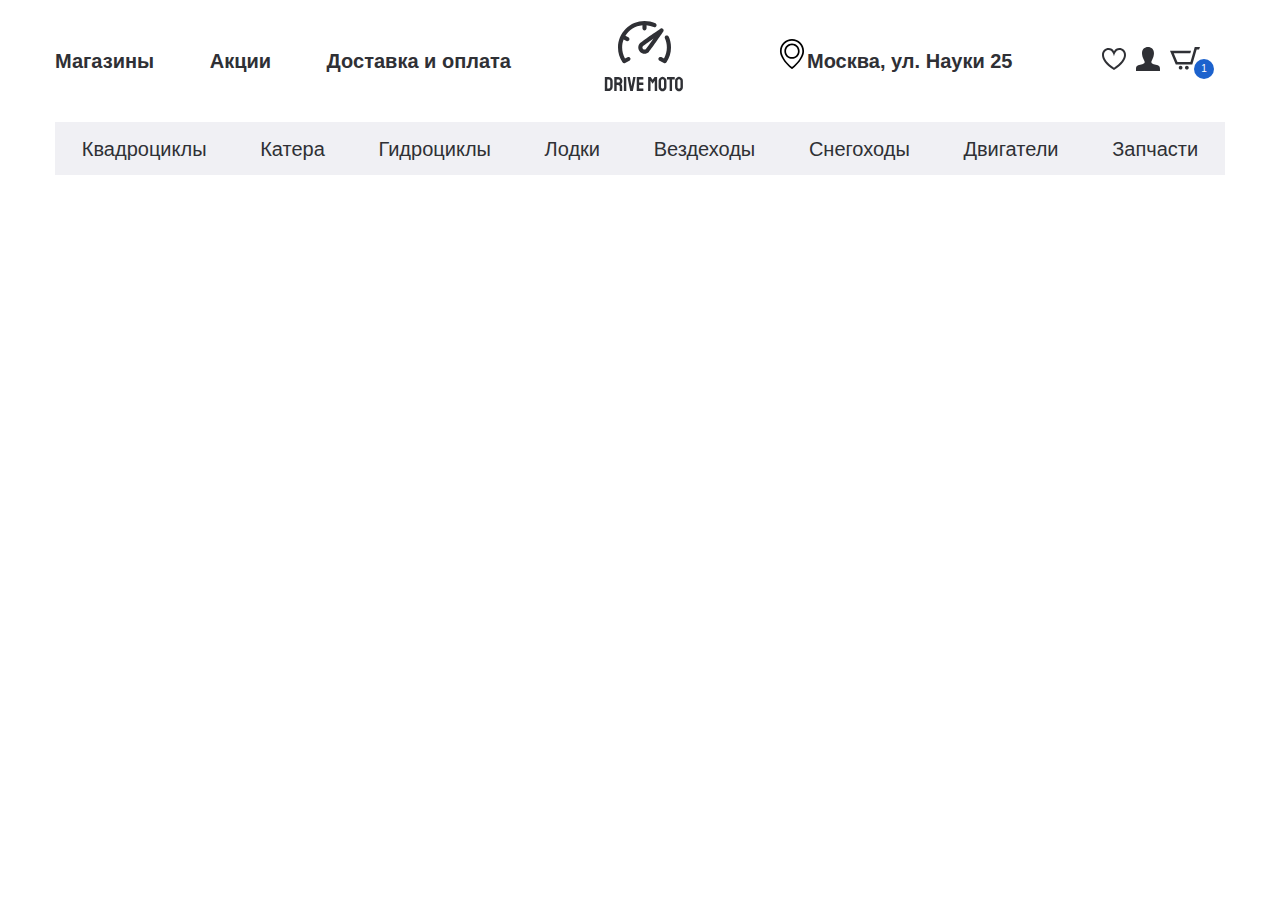
==== index.html @ 2cbfee11 "Add header" ====
<!DOCTYPE html>
<html lang="ru">
<head>
    <meta charset="UTF-8">
    <meta name="viewport" content="width=device-width, initial-scale=1.0">
    <meta http-equiv="X-UA-Compatible" content="ie=edge">
    <title>Document</title>
    <link rel="stylesheet" href="css/normalize.css">
    <link rel="stylesheet" href="css/slick.css">
    <link rel="stylesheet" href="css/fonts.css">
    <link rel="stylesheet" href="css/style.css">
</head>
<body>

<header class="header">
    <div class="header__top">
        <div class="container">
            <div class="header__top-inner">
                <nav class="menu">
                    <ul class="menu__list">
                        <li class="menu__item">
                            <a class="menu__link" href="#">
                                Магазины
                            </a>
                        </li>
                        <li class="menu__item">
                            <a class="menu__link" href="#">
                                Акции
                            </a>
                        </li>
                        <li class="menu__item">
                            <a class="menu__link" href="#">
                                Доставка и оплата
                            </a>
                        </li>
                    </ul>
                </nav>
                <a class="logo" href="">
                    <img class="logo__img" src="images/logo.svg" alt="">
                </a>
                <div class="header__box">
                    <p class="header__address">
                        Москва, ул. Науки 25
                    </p>
                    <ul class="user-list">
                        <li class="user-list__item">
                            <a class="user-list__link" href="#">
                                <img src="images/heart.svg" alt="">
                            </a>
                        </li>
                        <li class="user-list__item">
                            <a class="user-list__link" href="#">
                                <img src="images/user.svg" alt="">
                            </a>
                        </li>
                        <li class="user-list__item">
                            <a class="user-list__link basket" href="#">
                                <img src="images/basket.svg" alt="">
                                <p class="basket__num">1</p>
                            </a>
                        </li>
                    </ul>
                </div>
            </div>
        </div>
    </div>
    <div class="header__bottom">
        <div class="container">
            <ul class="menu-categories">
                <li class="menu-categories__item">
                    <a class="menu-categories__link" href="#">Квадроциклы</a>
                </li>
                <li class="menu-categories__item">
                    <a class="menu-categories__link" href="#">Катера</a>
                </li>
                <li class="menu-categories__item">
                    <a class="menu-categories__link" href="#">Гидроциклы</a>
                </li>
                <li class="menu-categories__item">
                    <a class="menu-categories__link" href="#">Лодки</a>
                </li>
                <li class="menu-categories__item">
                    <a class="menu-categories__link" href="#">Вездеходы</a>
                </li>
                <li class="menu-categories__item">
                    <a class="menu-categories__link" href="#">Снегоходы</a>
                </li>
                <li class="menu-categories__item">
                    <a class="menu-categories__link" href="#">Двигатели</a>
                </li>
                <li class="menu-categories__item">
                    <a class="menu-categories__link" href="#">Запчасти</a>
                </li>
            </ul>
        </div>
    </div>
</header>

<script src="https://ajax.googleapis.com/ajax/libs/jquery/3.4.1/jquery.min.js"></script>
<script src="js/slick.min.js"></script>
<script src="js/main.js"></script>
</body>
</html>
---- css/fonts.css ----
@font-face {
    font-family: 'SFProDisplay-Regular', sans-serif;
    src: url('../fonts/SFProDisplay-Regular.woff2') format('woff2'),
    url('../fonts/SFProDisplay-Regular.woff') format('woff');
    font-weight: 400;
    font-style: normal;
    font-display: swap;
}

@font-face {
    font-family: 'SFProDisplay-Medium', sans-serif;
    src: url('../fonts/SFProDisplay-Medium.woff2') format('woff2'),
    url('../fonts/SFProDisplay-Medium.woff') format('woff');
    font-weight: 500;
    font-style: normal;
    font-display: swap;
}

@font-face {
    font-family: 'SFProDisplay-Semibold', sans-serif;
    src: url('../fonts/SFProDisplay-Semibold.woff2') format('woff2'),
    url('../fonts/SFProDisplay-Semibold.woff') format('woff');
    font-weight: 600;
    font-style: normal;
    font-display: swap;
}

@font-face {
    font-family: 'SFProDisplay-Bold', sans-serif;
    src: url('../fonts/SFProDisplay-Bold.woff2') format('woff2'),
    url('../fonts/SFProDisplay-Bold.woff') format('woff');
    font-weight: 700;
    font-style: normal;
    font-display: swap;
}
---- css/style.css ----
html {
    box-sizing: border-box;
}

*, *::before, *::after {
    box-sizing:inherit;
}

a {
    text-decoration: none;
    color: inherit;
}

ul, li {
    margin: 0;
    padding: 0;
    list-style: none;
}

h1, h2, h3, h4, h5, h6 {
    margin: 0;
}

body {
    color: #2F3035;
    font-family: 'SFProDisplay-Regular', sans-serif;
    font-size: 20px;
    line-height: 24px;
    font-weight: 400;
}

.container {
    max-width: 1200px;
    padding: 0 15px;
    margin: 0 auto;
}

.header__top-inner {
    display: flex;
    justify-content: space-between;
    align-items: center;
    min-height: 122px;
    font-family: 'SFProDisplay-Bold', sans-serif;
    font-weight: 700;
}

.menu__item {
display: inline-block;
}

.menu__item + .menu__item {
    padding-left: 50px;
}

.header__box {
    display: flex;
}

.header__address {
    margin-right: 60px;
    width: 265px;
    padding-left: 30px;
    position: relative;
}

.header__address::before {
    content: '';
    position: absolute;
    background-image: url('../images/address-icon.svg');
    width: 30px;
    height: 30px;
    left: 0;
    top: -10px;
}

.user-list {
    display: flex;
    align-items: center;
    margin-right: 15px;
}

.user-list__item {
    padding-right: 10px;
}

.basket {
    position: relative;
}

.basket__num {
    position: absolute;
    font-family: 'SFProDisplay-Medium', sans-serif;
    color: #ffffff;
    font-weight: 500;
    font-size: 10px;
    line-height: 20px;
    width: 20px;
    height: 20px;
    background-color: #1C62CD;
    border-radius: 50%;
    text-align: center;
    bottom: -15px;
    right: -14px;
}

.header__bottom {
    margin-bottom: 78px;
}

.menu-categories {
    background-color: #F0F0F4;
    display: flex;
    justify-content: space-around;
    align-items: center;
    min-height: 53px;
}

.menu-categories__link {
    transition: all .3s;
    padding: 15px 0 14px;
    position: relative;
}

.menu-categories__link::before {
    content: '';
    position: absolute;
    width: 0;
    left: auto;
    bottom: -2px;
    right: 0;
    background-color: #1C62CD;
    height: 3px;
    transition: all .3s;
}

.menu-categories__link:hover {
    color: #000000;
}

.menu-categories__link:hover::before {
    width: 100%;
    left: 0;
    right: auto;
}
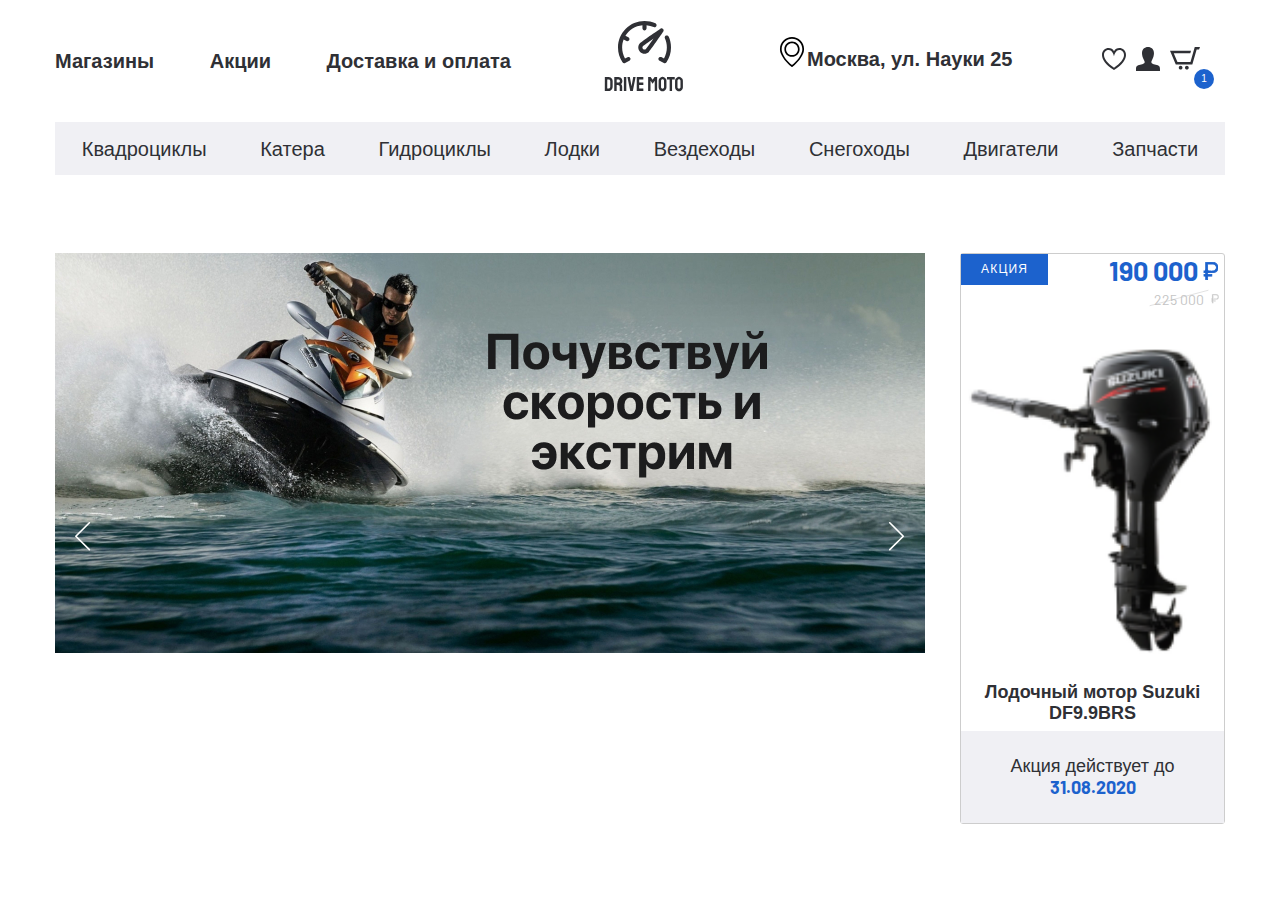
==== commit f6943af1: "Add banner section" ====
--- a/index.html
+++ b/index.html
@@ -8,6 +8,7 @@
     <link rel="stylesheet" href="css/normalize.css">
     <link rel="stylesheet" href="css/slick.css">
     <link rel="stylesheet" href="css/fonts.css">
+    <link href="https://fonts.googleapis.com/css2?family=Barlow:wght@400;700&display=swap" rel="stylesheet">
     <link rel="stylesheet" href="css/style.css">
 </head>
 <body>
@@ -96,6 +97,40 @@
     </div>
 </header>
 
+<section class="banner-section">
+    <div class="container">
+        <div class="banner-section__inner">
+            <div class="banner-section__slider">
+                <a class="banner-section__slider-item" href="#">
+                    <img class="banner-section__slider-img" src="images/banner-slider.jpg" alt="">
+                </a>
+                <a class="banner-section__slider-item" href="#">
+                    <img class="banner-section__slider-img" src="images/banner-slider.jpg" alt="">
+                </a>
+                <a class="banner-section__slider-item" href="#">
+                    <img class="banner-section__slider-img" src="images/banner-slider.jpg" alt="">
+                </a>
+            </div>
+            <a class="banner-section__item sale-item" href="#">
+                <div class="sale-item__top">
+                    <p class="sale-item__info">акция</p>
+                    <div class="sale-item__price">
+                        <div class="price sale-item__price-new">190 000</div>
+                        <div class="price sale-item__price-old">225 000</div>
+                    </div>
+                </div>
+                <img class="sale-item__img" src="images/content/sale-1.png" alt="">
+                <h5 class="sale-item__title">Лодочный мотор Suzuki DF9.9BRS</h5>
+                <p class="sale-item__footer">
+                    Акция действует до
+                    <span>31.08.2020</span>
+                </p>
+            </a>
+        </div>
+    </div>
+
+</section>
+
 <script src="https://ajax.googleapis.com/ajax/libs/jquery/3.4.1/jquery.min.js"></script>
 <script src="js/slick.min.js"></script>
 <script src="js/main.js"></script>
--- a/css/style.css
+++ b/css/style.css
@@ -18,6 +18,10 @@
 }
 
 h1, h2, h3, h4, h5, h6 {
+    margin: 0;
+}
+
+p {
     margin: 0;
 }
 
@@ -141,4 +145,170 @@
     width: 100%;
     left: 0;
     right: auto;
+}
+
+.banner-section__inner {
+    display: flex;
+    justify-content: space-between;
+}
+
+.banner-section__slider {
+    max-width: 870px;
+}
+
+.banner-section__slider-img {
+    object-fit: cover;
+    min-height: 400px;
+}
+
+.banner-section__slider-btn {
+    position: absolute;
+    top: 50%;
+    transform: translateY(-50%);
+    background-color: transparent;
+    border: none;
+    margin: 0;
+    padding: 0;
+    z-index: 5;
+    cursor: pointer;
+    outline: none;
+}
+
+.banner-section__slider-btnprev {
+    left: 20px;
+}
+
+.banner-section__slider-btnnext {
+    right: 20px;
+}
+
+.slick-dots {
+    position: absolute;
+    bottom: 40px;
+    left: 0;
+    right: 0;
+    text-align: center;
+}
+
+.slick-dots li {
+    display: inline-block;
+    padding: 0 5px;
+}
+
+.slick-dots button {
+    padding: 0;
+    font-size: 0;
+    margin: 0;
+    width: 11px;
+    height: 11px;
+    border: 1px solid #ffffff;
+    border-radius: 50%;
+    background-color: transparent;
+}
+
+.slick-active button {
+    background-color: #ffffff;
+    outline: none;
+}
+
+.sale-item {
+    max-width: 265px;
+    text-align: center;
+    border: 1px solid #CDCDCD;
+    border-radius: 3px;
+    display: flex;
+    flex-direction: column;
+    justify-content: space-between;
+}
+
+.sale-item__top {
+    display: flex;
+    justify-content: space-between;
+    align-items: flex-start;
+}
+
+.sale-item__info {
+    color: #ffffff;
+    background-color: #1C62CD;
+    padding: 8px 20px;
+    text-transform: uppercase;
+    font-size: 12px;
+    line-height: 15px;
+    letter-spacing: 0.1em;
+}
+
+.price {
+    font-family: 'Barlow', sans-serif;
+    position: relative;
+}
+
+.sale-item__price {
+    text-align: right;
+}
+
+.sale-item__price-new {
+    font-weight: 700;
+    font-size: 27px;
+    line-height: 32px;
+    color: #1C62CD;
+    padding-right: 20px;
+    margin-right: 6px;
+}
+
+.sale-item__price-new::after {
+    content: '';
+    background-image: url('../images/icons-price.svg');
+    position: absolute;
+    right: 0;
+    top: 8px;
+    width: 15px;
+    height: 18px;
+}
+
+.sale-item__price-old {
+    font-weight: 400;
+    font-size: 14px;
+    line-height: 17px;
+    color: #C4C4C4;
+    margin-right: 15px;
+    background-image: url('../images/old-line.svg');
+    padding: 2px 5px;
+    background-repeat: no-repeat;
+    display: inline-block;
+}
+
+.sale-item__price-old::after {
+    content: '';
+    background-image: url('../images/icons-price-old.svg');
+    position: absolute;
+    right: -10px;
+    top: 5px;
+    width: 8px;
+    height: 10px;
+}
+
+.sale-item__footer {
+    background-color: #F0F0F4;
+    padding: 25px 20px;
+    font-size: 18px;
+    line-height: 21px;
+}
+
+.sale-item__img {
+    object-fit: contain;
+}
+
+.sale-item__title {
+    font-size: 18px;
+    line-height: 21px;
+    font-family: 'SFProDisplay-Bold', sans-serif;
+    font-weight: 700;
+    margin-bottom: 7px;
+}
+
+.sale-item__footer span {
+    color: #1C62CD;
+    display: block;
+    font-family: 'Barlow', sans-serif;
+    font-weight: 700;
 }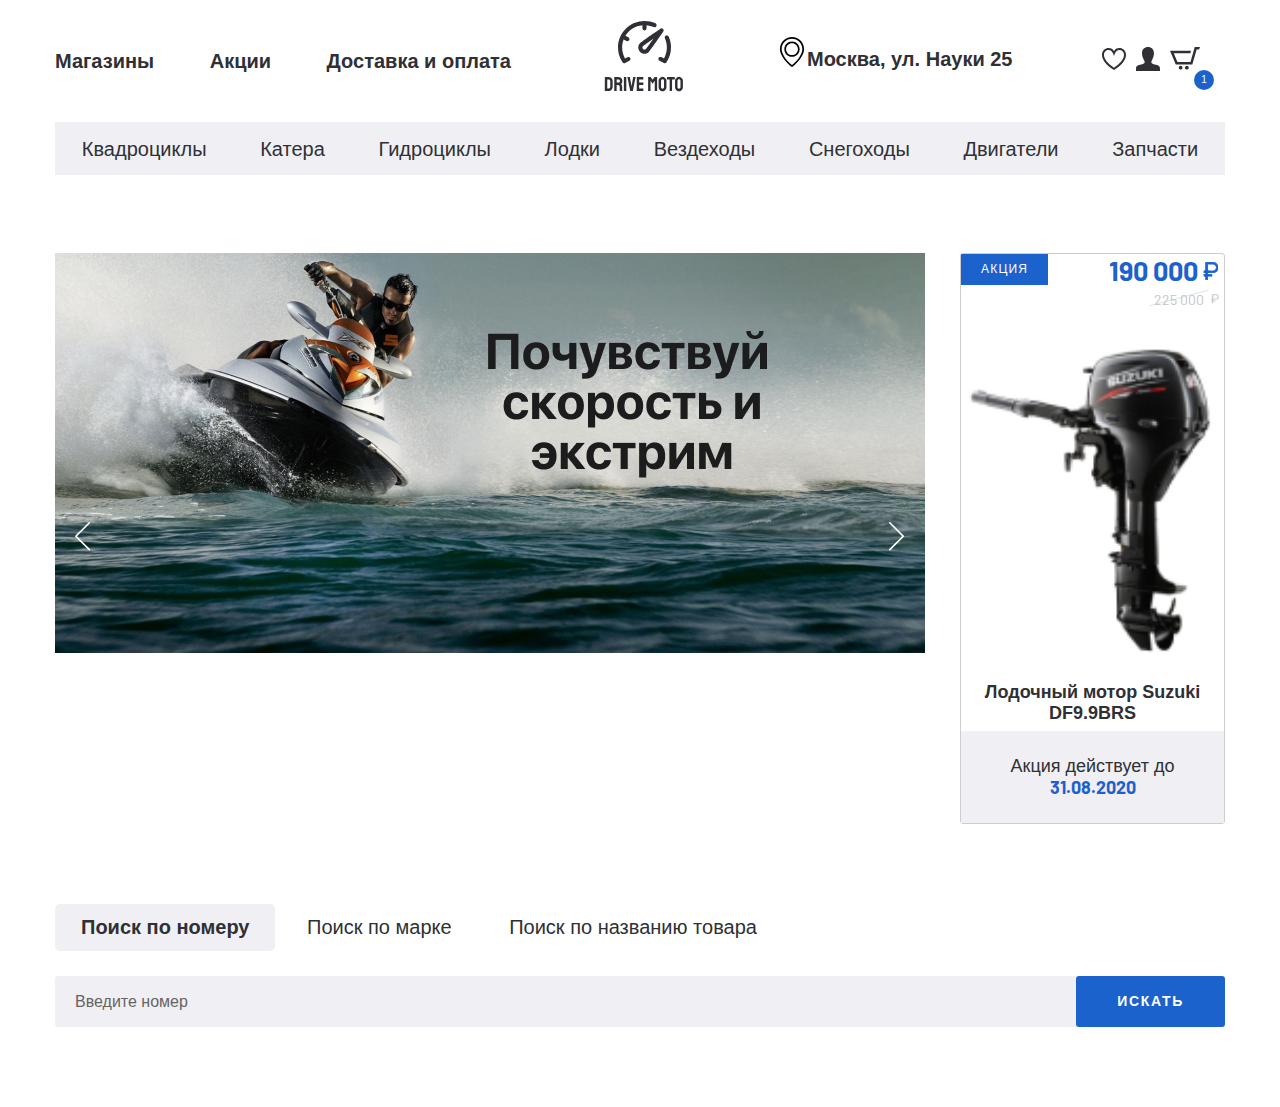
==== commit 781f1bca: "Add tabs block" ====
--- a/index.html
+++ b/index.html
@@ -97,7 +97,7 @@
     </div>
 </header>
 
-<section class="banner-section">
+<section class="banner-section page-section">
     <div class="container">
         <div class="banner-section__inner">
             <div class="banner-section__slider">
@@ -131,6 +131,38 @@
 
 </section>
 
+<div class="search page-section">
+    <div class="container">
+        <div class="search__inner">
+            <div class="search__tabs">
+                <a class="search__tabs-item search__tabs-item--active" href="#tab-1">Поиск по номеру</a>
+                <a class="search__tabs-item" href="#tab-2">Поиск по марке</a>
+                <a class="search__tabs-item" href="#tab-3">Поиск по названию товара</a>
+            </div>
+            <div class="search__content">
+                <div id="tab-1" class="search__content-item search__content-item--active">
+                    <form class="search__content-form">
+                        <input class="search__content-input" type="text" placeholder="Введите номер ">
+                        <button class="search__content-btn" type="submit">искать</button>
+                    </form>
+                </div>
+                <div id="tab-2" class="search__content-item">
+                    <form class="search__content-form">
+                        <input class="search__content-input" type="text" placeholder="Введите марку ">
+                        <button class="search__content-btn" type="submit">искать</button>
+                    </form>
+                </div>
+                <div id="tab-3" class="search__content-item">
+                    <form class="search__content-form">
+                        <input class="search__content-input" type="text" placeholder="Введите название товара ">
+                        <button class="search__content-btn" type="submit">искать</button>
+                    </form>
+                </div>
+            </div>
+        </div>
+    </div>
+</div>
+
 <script src="https://ajax.googleapis.com/ajax/libs/jquery/3.4.1/jquery.min.js"></script>
 <script src="js/slick.min.js"></script>
 <script src="js/main.js"></script>
--- a/css/style.css
+++ b/css/style.css
@@ -3,12 +3,13 @@
 }
 
 *, *::before, *::after {
-    box-sizing:inherit;
+    box-sizing: inherit;
 }
 
 a {
     text-decoration: none;
     color: inherit;
+    display: inline-block;
 }
 
 ul, li {
@@ -39,6 +40,10 @@
     margin: 0 auto;
 }
 
+.page-section {
+    margin-bottom: 80px;
+}
+
 .header__top-inner {
     display: flex;
     justify-content: space-between;
@@ -49,7 +54,7 @@
 }
 
 .menu__item {
-display: inline-block;
+    display: inline-block;
 }
 
 .menu__item + .menu__item {
@@ -311,4 +316,60 @@
     display: block;
     font-family: 'Barlow', sans-serif;
     font-weight: 700;
+}
+
+.search__tabs {
+    margin-bottom: 25px;
+}
+
+.search__tabs-item {
+    padding: 11px 26px 12px;
+}
+
+.search__tabs-item--active {
+    border-radius: 5px;
+    background-color: #F0F0F4;
+    font-family: 'SFProDisplay-Bold', sans-serif;
+    font-weight: 700;
+}
+
+.search__content-item {
+    display: none;
+}
+
+.search__content-item--active {
+    display: block;
+}
+
+.search__content-form {
+    display: flex;
+}
+
+.search__content-input {
+    background: #F0F0F4;
+    border-radius: 3px;
+    padding: 5px 20px;
+    border: none;
+    font-size: 16px;
+    line-height: 19px;
+    width: 100%;
+}
+
+.search__content-input::placeholder {
+    color: #656464;
+}
+
+.search__content-btn {
+    font-family: 'SFProDisplay-Bold', sans-serif;
+    font-weight: bold;
+    font-size: 14px;
+    line-height: 17px;
+    letter-spacing: 0.12em;
+    text-transform: uppercase;
+    color: #ffffff;
+    background: #1C62CD;
+    border-radius: 3px;
+    padding: 17px 41px;
+    border: none;
+    margin-left: -3px;
 }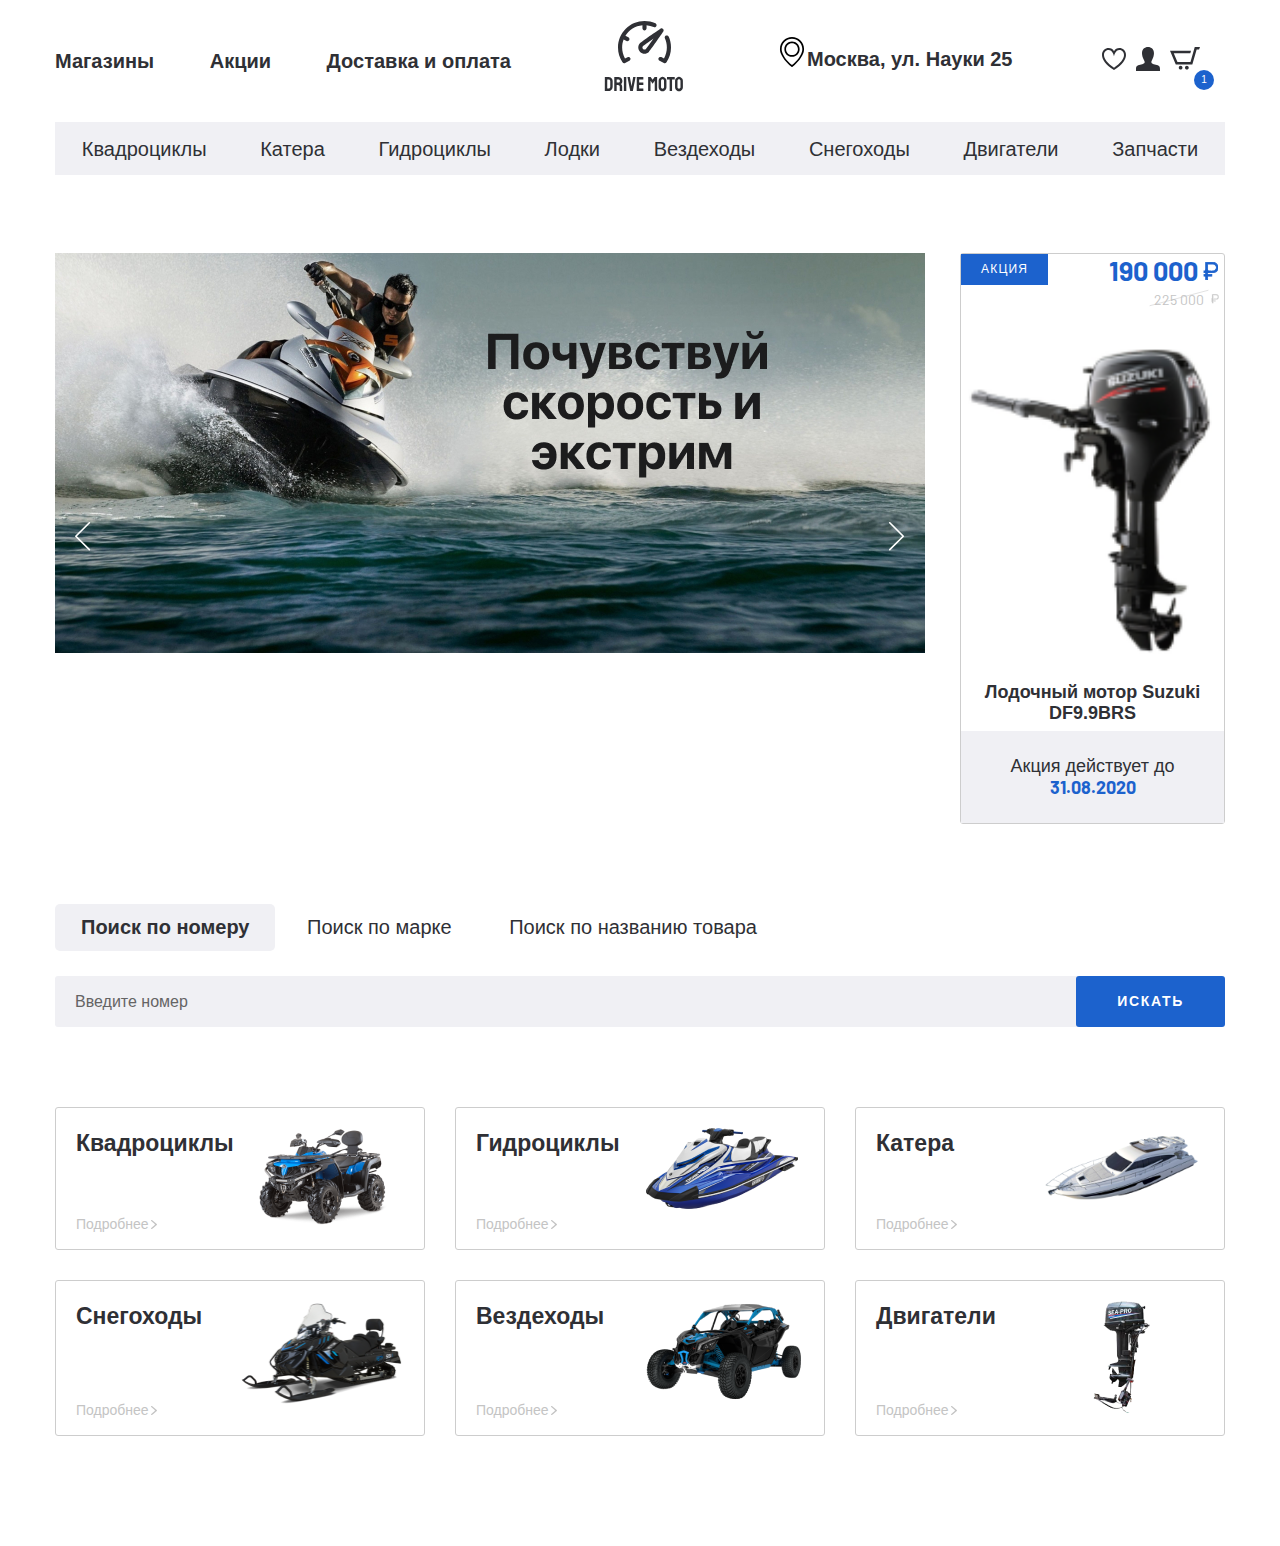
==== commit dcd5093a: "Add categories section" ====
--- a/index.html
+++ b/index.html
@@ -163,6 +163,67 @@
     </div>
 </div>
 
+<section class="categories page-section">
+    <div class="container">
+        <div class="categories__inner">
+            <a class="categories__item" href="#">
+                <div class="categories__item-info">
+                    <h4 class="categories__item-title">Квадроциклы</h4>
+                    <p class="categories__item-text">Подробнее</p>
+                </div>
+                <div class="categories__item-img">
+                    <img src="images/categories-1.png" alt="">
+                </div>
+            </a>
+            <a class="categories__item" href="#">
+                <div class="categories__item-info">
+                    <h4 class="categories__item-title">Гидроциклы</h4>
+                    <p class="categories__item-text">Подробнее</p>
+                </div>
+                <div class="categories__item-img">
+                    <img src="images/categories-2.png" alt="">
+                </div>
+            </a>
+            <a class="categories__item" href="#">
+                <div class="categories__item-info">
+                    <h4 class="categories__item-title">Катера</h4>
+                    <p class="categories__item-text">Подробнее</p>
+                </div>
+                <div class="categories__item-img">
+                    <img src="images/categories-3.png" alt="">
+                </div>
+            </a>
+            <a class="categories__item" href="#">
+                <div class="categories__item-info">
+                    <h4 class="categories__item-title">Снегоходы</h4>
+                    <p class="categories__item-text">Подробнее</p>
+                </div>
+                <div class="categories__item-img">
+                    <img src="images/categories-4.png" alt="">
+                </div>
+            </a>
+            <a class="categories__item" href="#">
+                <div class="categories__item-info">
+                    <h4 class="categories__item-title">Вездеходы</h4>
+                    <p class="categories__item-text">Подробнее</p>
+                </div>
+                <div class="categories__item-img">
+                    <img src="images/categories-5.png" alt="">
+                </div>
+            </a>
+            <a class="categories__item" href="#">
+                <div class="categories__item-info">
+                    <h4 class="categories__item-title">Двигатели</h4>
+                    <p class="categories__item-text">Подробнее</p>
+                </div>
+                <div class="categories__item-img">
+                    <img src="images/categories-6.png" alt="">
+                </div>
+            </a>
+        </div>
+    </div>
+</section>
+
 <script src="https://ajax.googleapis.com/ajax/libs/jquery/3.4.1/jquery.min.js"></script>
 <script src="js/slick.min.js"></script>
 <script src="js/main.js"></script>
--- a/css/style.css
+++ b/css/style.css
@@ -372,4 +372,65 @@
     padding: 17px 41px;
     border: none;
     margin-left: -3px;
+    cursor: pointer;
+}
+
+.categories__inner {
+    display: flex;
+    justify-content: space-between;
+    flex-wrap: wrap;
+}
+
+.categories__item {
+    margin-bottom: 30px;
+    border: 1px solid #CDCDCD;
+    border-radius: 3px;
+    width: 370px;
+    display: flex;
+    justify-content: space-between;
+    padding: 20px 20px 16px;
+    transition: all .3s;
+}
+
+.categories__item:hover {
+    box-shadow: 3px 3px 20px rgba(50, 50, 50, 0.25);
+}
+
+.categories__item-info {
+    width: 50%;
+    display: flex;
+    flex-direction: column;
+    justify-content: space-between;
+}
+
+.categories__item-title {
+    font-family: 'Barlow', sans-serif;
+    font-weight: bold;
+    font-size: 23px;
+    line-height: 28px;
+    transition: all .3s;
+}
+
+.categories__item:hover .categories__item-title {
+    color: #1C62CD;
+}
+
+.categories__item-text {
+    font-size: 14px;
+    line-height: 17px;
+    color: #C4C4C4;
+}
+
+.categories__item-text::after {
+    content: url('../images/link-arrow.svg');
+    padding-left: 2px;
+}
+
+.categories__item-img {
+    text-align: center;
+    width: 50%;
+}
+
+.categories__item-img img {
+    max-width: 100%;
 }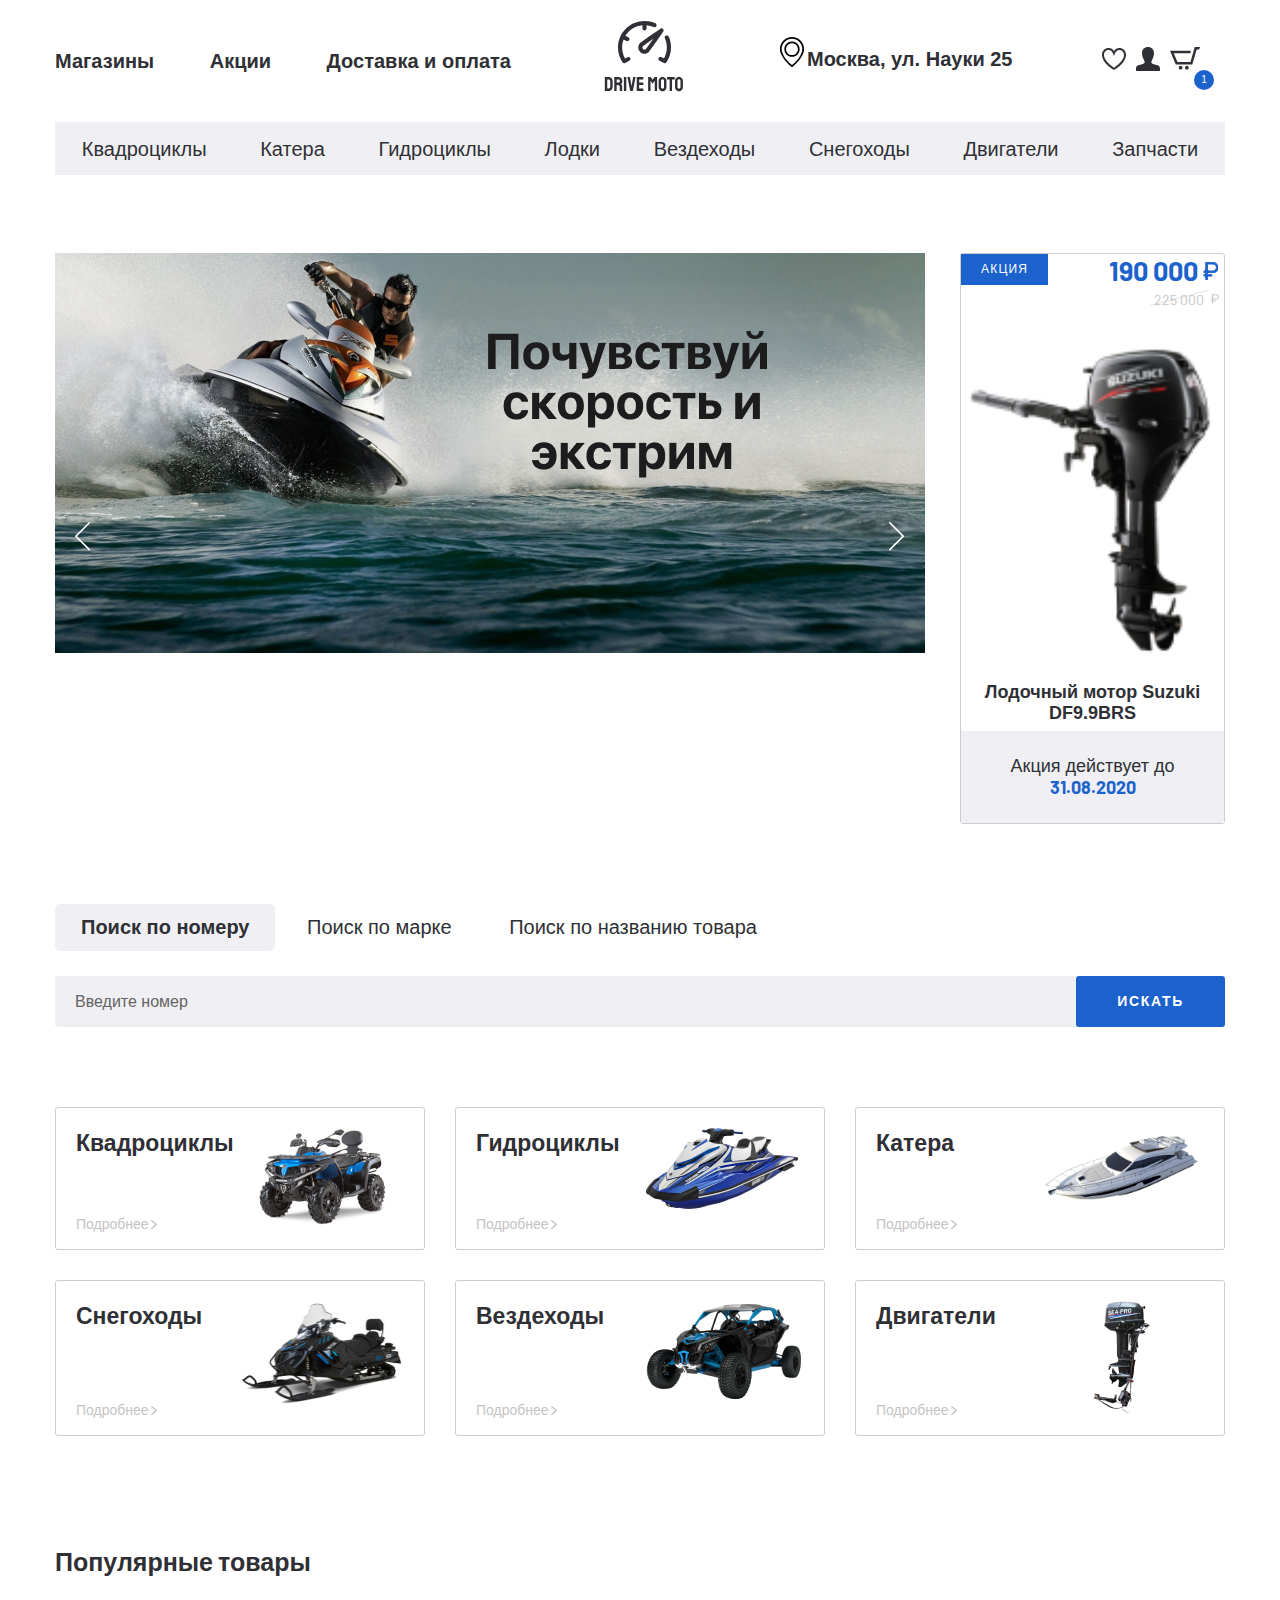
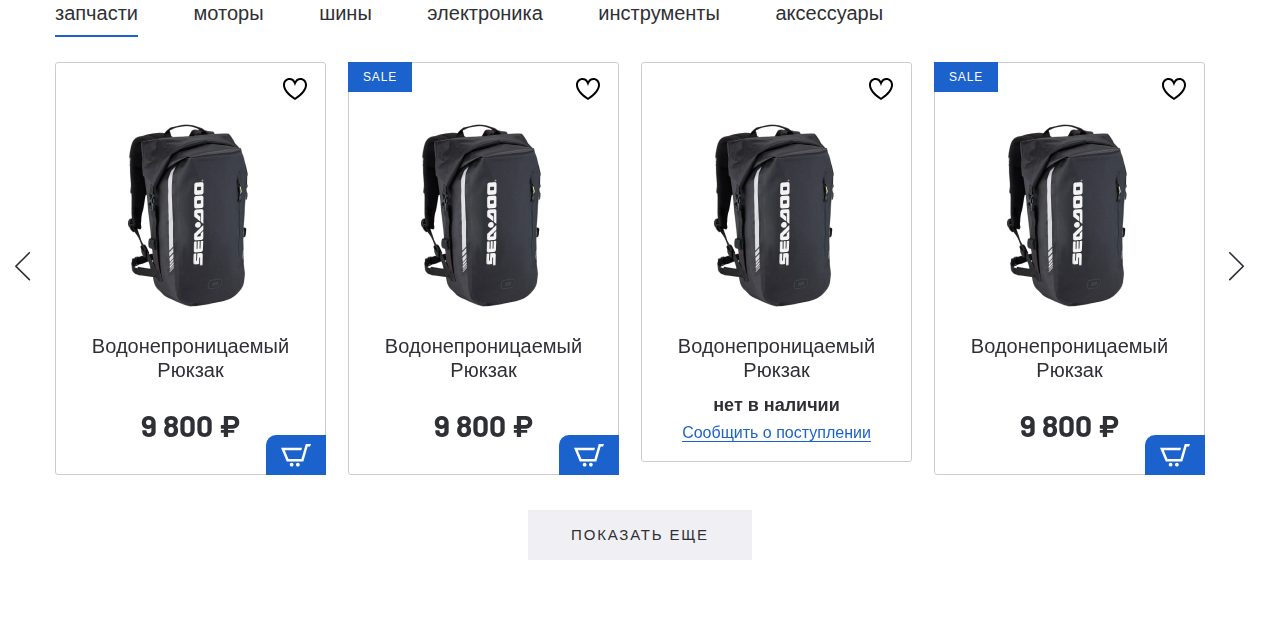
==== commit 8ae91c77: "Add section popular products" ====
--- a/index.html
+++ b/index.html
@@ -135,24 +135,24 @@
     <div class="container">
         <div class="search__inner">
             <div class="search__tabs">
-                <a class="search__tabs-item search__tabs-item--active" href="#tab-1">Поиск по номеру</a>
-                <a class="search__tabs-item" href="#tab-2">Поиск по марке</a>
-                <a class="search__tabs-item" href="#tab-3">Поиск по названию товара</a>
+                <a class="tab search__tabs-item tab--active" href="#tab-1">Поиск по номеру</a>
+                <a class="tab search__tabs-item" href="#tab-2">Поиск по марке</a>
+                <a class="tab search__tabs-item" href="#tab-3">Поиск по названию товара</a>
             </div>
             <div class="search__content">
-                <div id="tab-1" class="search__content-item search__content-item--active">
+                <div id="tab-1" class="tabs-content search__content-item tabs-content--active">
                     <form class="search__content-form">
                         <input class="search__content-input" type="text" placeholder="Введите номер ">
                         <button class="search__content-btn" type="submit">искать</button>
                     </form>
                 </div>
-                <div id="tab-2" class="search__content-item">
+                <div id="tab-2" class="tabs-content search__content-item">
                     <form class="search__content-form">
                         <input class="search__content-input" type="text" placeholder="Введите марку ">
                         <button class="search__content-btn" type="submit">искать</button>
                     </form>
                 </div>
-                <div id="tab-3" class="search__content-item">
+                <div id="tab-3" class="tabs-content search__content-item">
                     <form class="search__content-form">
                         <input class="search__content-input" type="text" placeholder="Введите название товара ">
                         <button class="search__content-btn" type="submit">искать</button>
@@ -220,6 +220,259 @@
                     <img src="images/categories-6.png" alt="">
                 </div>
             </a>
+        </div>
+    </div>
+</section>
+
+<section class="products">
+    <div class="container">
+        <div class="products__inner">
+            <h3 class="product__title">
+                Популярные товары
+            </h3>
+            <div class="tabs-wrapper">
+                <div class="tabs products__tabs">
+                    <a class="tab products__tab tab--active" href="#product-tab-1">запчасти</a>
+                    <a class="tab products__tab" href="#product-tab-2">моторы</a>
+                    <a class="tab products__tab" href="#product-tab-3">шины</a>
+                    <a class="tab products__tab" href="#product-tab-4">электроника</a>
+                    <a class="tab products__tab" href="#product-tab-5">инструменты</a>
+                    <a class="tab products__tab" href="#product-tab-6">аксессуары</a>
+                </div>
+                <div class="tabs-container products-container">
+                    <div class="tabs-content products-content tabs-content--active" id="product-tab-1">
+                        <div class="product-slider">
+                            <div class="product-slider__item">
+                                <div class="product-item__wrapper">
+                                    <button class="product-item__favorite"></button>
+                                    <button class="product-item__basket">
+                                        <img src="images/basket-white.svg" alt="">
+                                    </button>
+                                    <a class="product-item__notify-link" href="#">
+                                        <span>Сообщить о поступлении</span>
+                                    </a>
+                                    <a class="product-item" href="#">
+                                        <p class="product-item__hover-text">посмотреть товар</p>
+                                        <img class="product-item__img" src="images/content/product-1.png" alt="">
+                                        <h4 class="product-item__title">Водонепроницаемый Рюкзак</h4>
+                                        <p class="price product-item__price">9 800 ₽</p>
+                                        <p class="product-item__notify-text">нет в наличии</p>
+                                    </a>
+                                </div>
+                            </div>
+                            <div class="product-slider__item">
+                                <div class="product-item__wrapper">
+                                    <button class="product-item__favorite"></button>
+                                    <button class="product-item__basket">
+                                        <img src="images/basket-white.svg" alt="">
+                                    </button>
+                                    <a class="product-item__notify-link" href="#">
+                                        <span>Сообщить о поступлении</span>
+                                    </a>
+                                    <a class="product-item product-item--sale" href="#">
+                                        <p class="product-item__hover-text">посмотреть товар</p>
+                                        <img class="product-item__img" src="images/content/product-1.png" alt="">
+                                        <h4 class="product-item__title">Водонепроницаемый Рюкзак</h4>
+                                        <p class="price product-item__price">9 800 ₽</p>
+                                        <p class="product-item__notify-text">нет в наличии</p>
+                                    </a>
+                                </div>
+                            </div>
+                            <div class="product-slider__item">
+                                <div class="product-item__wrapper product-item__not-available">
+                                    <button class="product-item__favorite"></button>
+                                    <button class="product-item__basket">
+                                        <img src="images/basket-white.svg" alt="">
+                                    </button>
+                                    <a class="product-item__notify-link" href="#">
+                                        <span>Сообщить о поступлении</span>
+                                    </a>
+                                    <a class="product-item" href="#">
+                                        <p class="product-item__hover-text">посмотреть товар</p>
+                                        <img class="product-item__img" src="images/content/product-1.png" alt="">
+                                        <h4 class="product-item__title">Водонепроницаемый Рюкзак</h4>
+                                        <p class="price product-item__price">9 800 ₽</p>
+                                        <p class="product-item__notify-text">нет в наличии</p>
+                                    </a>
+                                </div>
+                            </div>
+                            <div class="product-slider__item">
+                                <div class="product-item__wrapper">
+                                    <button class="product-item__favorite"></button>
+                                    <button class="product-item__basket">
+                                        <img src="images/basket-white.svg" alt="">
+                                    </button>
+                                    <a class="product-item__notify-link" href="#">
+                                        <span>Сообщить о поступлении</span>
+                                    </a>
+                                    <a class="product-item product-item--sale" href="#">
+                                        <p class="product-item__hover-text">посмотреть товар</p>
+                                        <img class="product-item__img" src="images/content/product-1.png" alt="">
+                                        <h4 class="product-item__title">Водонепроницаемый Рюкзак</h4>
+                                        <p class="price product-item__price">9 800 ₽</p>
+                                        <p class="product-item__notify-text">нет в наличии</p>
+                                    </a>
+                                </div>
+                            </div>
+                            <div class="product-slider__item">
+                                <div class="product-item__wrapper">
+                                    <button class="product-item__favorite"></button>
+                                    <button class="product-item__basket">
+                                        <img src="images/basket-white.svg" alt="">
+                                    </button>
+                                    <a class="product-item__notify-link" href="#">
+                                        <span>Сообщить о поступлении</span>
+                                    </a>
+                                    <a class="product-item product-item--sale" href="#">
+                                        <p class="product-item__hover-text">посмотреть товар</p>
+                                        <img class="product-item__img" src="images/content/product-1.png" alt="">
+                                        <h4 class="product-item__title">Водонепроницаемый Рюкзак</h4>
+                                        <p class="price product-item__price">9 800 ₽</p>
+                                        <p class="product-item__notify-text">нет в наличии</p>
+                                    </a>
+                                </div>
+                            </div>
+                            <div class="product-slider__item">
+                                <div class="product-item__wrapper product-item__not-available">
+                                    <button class="product-item__favorite"></button>
+                                    <button class="product-item__basket">
+                                        <img src="images/basket-white.svg" alt="">
+                                    </button>
+                                    <a class="product-item__notify-link" href="#">
+                                        <span>Сообщить о поступлении</span>
+                                    </a>
+                                    <a class="product-item product-item--sale" href="#">
+                                        <p class="product-item__hover-text">посмотреть товар</p>
+                                        <img class="product-item__img" src="images/content/product-1.png" alt="">
+                                        <h4 class="product-item__title">Водонепроницаемый Рюкзак</h4>
+                                        <p class="price product-item__price">9 800 ₽</p>
+                                        <p class="product-item__notify-text">нет в наличии</p>
+                                    </a>
+                                </div>
+                            </div>
+                        </div>
+                    </div>
+                    <div class="tabs-content products-content" id="product-tab-2">
+                        <div class="product-slider">
+                            <div class="product-slider__item">
+                                <div class="product-item__wrapper">
+                                    <button class="product-item__favorite"></button>
+                                    <button class="product-item__basket">
+                                        <img src="images/basket-white.svg" alt="">
+                                    </button>
+                                    <a class="product-item__notify-link" href="#">
+                                        <span>Сообщить о поступлении</span>
+                                    </a>
+                                    <a class="product-item" href="#">
+                                        <p class="product-item__hover-text">посмотреть товар</p>
+                                        <img class="product-item__img" src="images/content/product-1.png" alt="">
+                                        <h4 class="product-item__title">Водонепроницаемый Рюкзак</h4>
+                                        <p class="price product-item__price">9 800 ₽</p>
+                                        <p class="product-item__notify-text">нет в наличии</p>
+                                    </a>
+                                </div>
+                            </div>
+                            <div class="product-slider__item">
+                                <div class="product-item__wrapper">
+                                    <button class="product-item__favorite"></button>
+                                    <button class="product-item__basket">
+                                        <img src="images/basket-white.svg" alt="">
+                                    </button>
+                                    <a class="product-item__notify-link" href="#">
+                                        <span>Сообщить о поступлении</span>
+                                    </a>
+                                    <a class="product-item product-item--sale" href="#">
+                                        <p class="product-item__hover-text">посмотреть товар</p>
+                                        <img class="product-item__img" src="images/content/product-1.png" alt="">
+                                        <h4 class="product-item__title">Водонепроницаемый Рюкзак</h4>
+                                        <p class="price product-item__price">9 800 ₽</p>
+                                        <p class="product-item__notify-text">нет в наличии</p>
+                                    </a>
+                                </div>
+                            </div>
+                            <div class="product-slider__item">
+                                <div class="product-item__wrapper product-item__not-available">
+                                    <button class="product-item__favorite"></button>
+                                    <button class="product-item__basket">
+                                        <img src="images/basket-white.svg" alt="">
+                                    </button>
+                                    <a class="product-item__notify-link" href="#">
+                                        <span>Сообщить о поступлении</span>
+                                    </a>
+                                    <a class="product-item" href="#">
+                                        <p class="product-item__hover-text">посмотреть товар</p>
+                                        <img class="product-item__img" src="images/content/product-1.png" alt="">
+                                        <h4 class="product-item__title">Водонепроницаемый Рюкзак</h4>
+                                        <p class="price product-item__price">9 800 ₽</p>
+                                        <p class="product-item__notify-text">нет в наличии</p>
+                                    </a>
+                                </div>
+                            </div>
+                            <div class="product-slider__item">
+                                <div class="product-item__wrapper">
+                                    <button class="product-item__favorite"></button>
+                                    <button class="product-item__basket">
+                                        <img src="images/basket-white.svg" alt="">
+                                    </button>
+                                    <a class="product-item__notify-link" href="#">
+                                        <span>Сообщить о поступлении</span>
+                                    </a>
+                                    <a class="product-item product-item--sale" href="#">
+                                        <p class="product-item__hover-text">посмотреть товар</p>
+                                        <img class="product-item__img" src="images/content/product-1.png" alt="">
+                                        <h4 class="product-item__title">Водонепроницаемый Рюкзак</h4>
+                                        <p class="price product-item__price">9 800 ₽</p>
+                                        <p class="product-item__notify-text">нет в наличии</p>
+                                    </a>
+                                </div>
+                            </div>
+                            <div class="product-slider__item">
+                                <div class="product-item__wrapper">
+                                    <button class="product-item__favorite"></button>
+                                    <button class="product-item__basket">
+                                        <img src="images/basket-white.svg" alt="">
+                                    </button>
+                                    <a class="product-item__notify-link" href="#">
+                                        <span>Сообщить о поступлении</span>
+                                    </a>
+                                    <a class="product-item product-item--sale" href="#">
+                                        <p class="product-item__hover-text">посмотреть товар</p>
+                                        <img class="product-item__img" src="images/content/product-1.png" alt="">
+                                        <h4 class="product-item__title">Водонепроницаемый Рюкзак</h4>
+                                        <p class="price product-item__price">9 800 ₽</p>
+                                        <p class="product-item__notify-text">нет в наличии</p>
+                                    </a>
+                                </div>
+                            </div>
+                            <div class="product-slider__item">
+                                <div class="product-item__wrapper product-item__not-available">
+                                    <button class="product-item__favorite"></button>
+                                    <button class="product-item__basket">
+                                        <img src="images/basket-white.svg" alt="">
+                                    </button>
+                                    <a class="product-item__notify-link" href="#">
+                                        <span>Сообщить о поступлении</span>
+                                    </a>
+                                    <a class="product-item product-item--sale" href="#">
+                                        <p class="product-item__hover-text">посмотреть товар</p>
+                                        <img class="product-item__img" src="images/content/product-1.png" alt="">
+                                        <h4 class="product-item__title">Водонепроницаемый Рюкзак</h4>
+                                        <p class="price product-item__price">9 800 ₽</p>
+                                        <p class="product-item__notify-text">нет в наличии</p>
+                                    </a>
+                                </div>
+                            </div>
+                        </div>
+                    </div>
+                    <div class="tabs-content products-content" id="product-tab-3">slider 3</div>
+                    <div class="tabs-content products-content" id="product-tab-4">slider 4</div>
+                    <div class="tabs-content products-content" id="product-tab-5">slider 5</div>
+                    <div class="tabs-content products-content" id="product-tab-6">slider 6</div>
+                </div>
+            </div>
+            <div class="product__more">
+                <a class="product__more-link" href="#">Показать еще</a>
+            </div>
         </div>
     </div>
 </section>
--- a/css/style.css
+++ b/css/style.css
@@ -166,7 +166,8 @@
     min-height: 400px;
 }
 
-.banner-section__slider-btn {
+.banner-section__slider-btn,
+.product-slider__slider-btn {
     position: absolute;
     top: 50%;
     transform: translateY(-50%);
@@ -211,7 +212,7 @@
     background-color: transparent;
 }
 
-.slick-active button {
+li.slick-active button {
     background-color: #ffffff;
     outline: none;
 }
@@ -326,18 +327,18 @@
     padding: 11px 26px 12px;
 }
 
-.search__tabs-item--active {
+.search__tabs-item.tab--active {
     border-radius: 5px;
     background-color: #F0F0F4;
     font-family: 'SFProDisplay-Bold', sans-serif;
     font-weight: 700;
 }
 
-.search__content-item {
+.tabs-content {
     display: none;
 }
 
-.search__content-item--active {
+.tabs-content.tabs-content--active {
     display: block;
 }
 
@@ -433,4 +434,216 @@
 
 .categories__item-img img {
     max-width: 100%;
+}
+
+.product__title {
+    font-family: 'Barlow', sans-serif;
+    font-weight: bold;
+    font-size: 25px;
+    line-height: 30px;
+    margin-bottom: 25px;
+}
+
+.products__tabs {
+    margin-bottom: 25px;
+}
+
+.products__tab {
+    padding-bottom: 10px;
+}
+
+.products__tab + .products__tab{
+    margin-left: 50px;
+}
+
+.products__tab.tab--active {
+    border-bottom: 2px solid #1C62CD;
+}
+
+.product-item__wrapper {
+    position: relative;
+    width: 271px;
+}
+
+.product-item {
+    border: 1px solid #CDCDCD;
+    border-radius: 3px;
+    text-align: center;
+    padding: 52px 20px 31px;
+    width: 271px;
+    transition: all .3s;
+    min-height: 400px;
+}
+
+.product-item:hover {
+    box-shadow: 3px 3px 20px rgba(50, 50, 50, 0.25);
+    color: #1C62CD;
+}
+
+.product-item__favorite {
+    position: absolute;
+    top: 16px;
+    right: 19px;
+    width: 24px;
+    height: 22px;
+    background-color: transparent;
+    outline: none;
+    border: none;
+}
+
+.product-item__favorite::before {
+    content: '';
+    position: absolute;
+    background-image: url('../images/favorite.svg');
+    width: 24px;
+    height: 22px;
+    top: 0;
+    left: 0;
+    cursor: pointer;
+}
+
+.product-item__favorite--active::before {
+    background-image: url('../images/favorite-active.svg');
+}
+
+.product-item__title {
+    font-weight: normal;
+    padding: 14px 0 25px;
+}
+
+.product-item__basket {
+    position: absolute;
+    width: 60px;
+    height: 40px;
+    background: #1C62CD;
+    border-radius: 10px 0 0 0;
+    bottom: 0;
+    right: 0;
+    outline: none;
+    border: none;
+    padding-top: 7px;
+    cursor: pointer;
+    z-index: 10;
+}
+
+/*.product-item__basket::before {*/
+/*    content: '';*/
+/*    position: absolute;*/
+/*    background-image: url('../images/basket-white.svg');*/
+/*    width: 30px;*/
+/*    height: 23px;*/
+/*    background-repeat: no-repeat;*/
+/*    top: 10px;*/
+/*    left: 14px;*/
+/*}*/
+
+.product-item__price {
+    font-weight: bold;
+    font-size: 30px;
+    line-height: 36px;
+}
+
+.product-item__hover-text {
+    padding: 18px 21px;
+    background-color: rgba(255, 255, 255, .9);
+    box-shadow: 0 0 15px rgba(0, 0, 0, 0.2);
+    border-radius: 3px;
+    display: inline-block;
+    position: absolute;
+    top: 30%;
+    opacity: 0;
+    transition: all .3s;
+}
+
+.product-item:hover .product-item__hover-text{
+    opacity: 1;
+    color: #2F3035;
+}
+
+.product-item:hover .product-item__notify-text {
+    color: #2F3035;
+}
+
+.product-item--sale::before {
+    content: 'sale';
+    padding: 8px 15px;
+    color: #ffffff;
+    background-color: #1C62CD;
+    text-transform: uppercase;
+    position: absolute;
+    left: 0;
+    top: 0;
+    font-size: 12px;
+    line-height: 14px;
+    letter-spacing: 0.07em;
+}
+
+.product-item__wrapper.product-item__not-available .product-item__price{
+    display: none;
+}
+
+.product-item__notify-text {
+    display: none;
+    font-weight: 700;
+    font-size: 18px;
+    line-height: 21px;
+    color: #2F3035;
+}
+
+.product-item__wrapper.product-item__not-available .product-item__notify-text {
+    display: block;
+}
+
+.product-item__wrapper.product-item__not-available .product-item__basket{
+    display: none;
+}
+
+.product-item__notify-link {
+    display: none;
+}
+
+.product-item__wrapper.product-item__not-available .product-item__title {
+    padding-bottom: 13px;
+}
+
+.product-item__wrapper.product-item__not-available .product-item__notify-link {
+    display: block;
+    position: absolute;
+    font-size: 16px;
+    line-height: 19px;
+    color: #1C62CD;
+    bottom: 20px;
+    left: 0;
+    right: 0;
+    text-align: center;
+}
+
+.product-item__wrapper.product-item__not-available .product-item__notify-link span {
+    border-bottom: 1px solid #1C62CD;
+}
+
+.product-slider__slider-btnprev {
+    left: -40px;
+}
+
+.product-slider__slider-btnnext {
+    right: -20px;
+}
+
+.slick-slide img {
+    display: inline-block;
+}
+
+.product__more {
+    text-align: center;
+    margin: 35px 0 80px;
+}
+
+.product__more-link {
+    font-size: 15px;
+    line-height: 18px;
+    letter-spacing: 0.12em;
+    text-transform: uppercase;
+    background: #F0F0F4;
+    padding: 16px 43px;
 }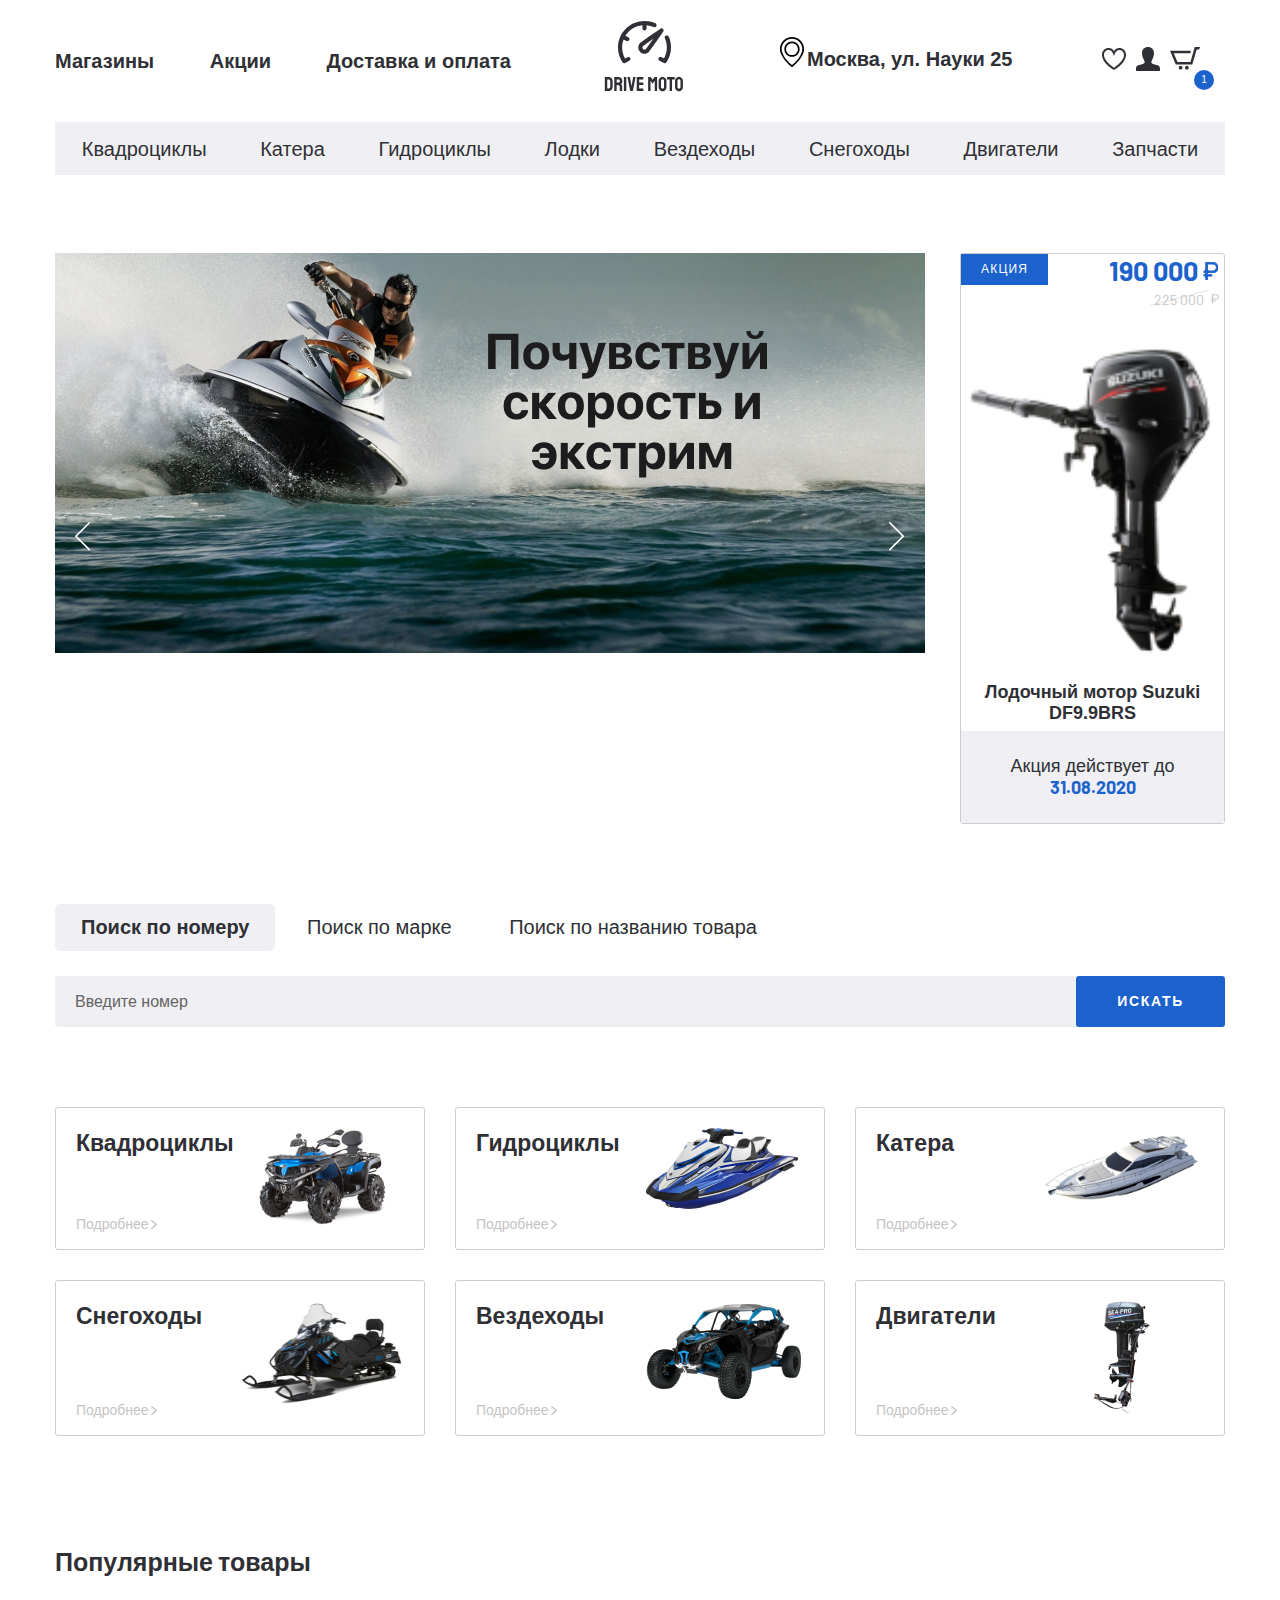
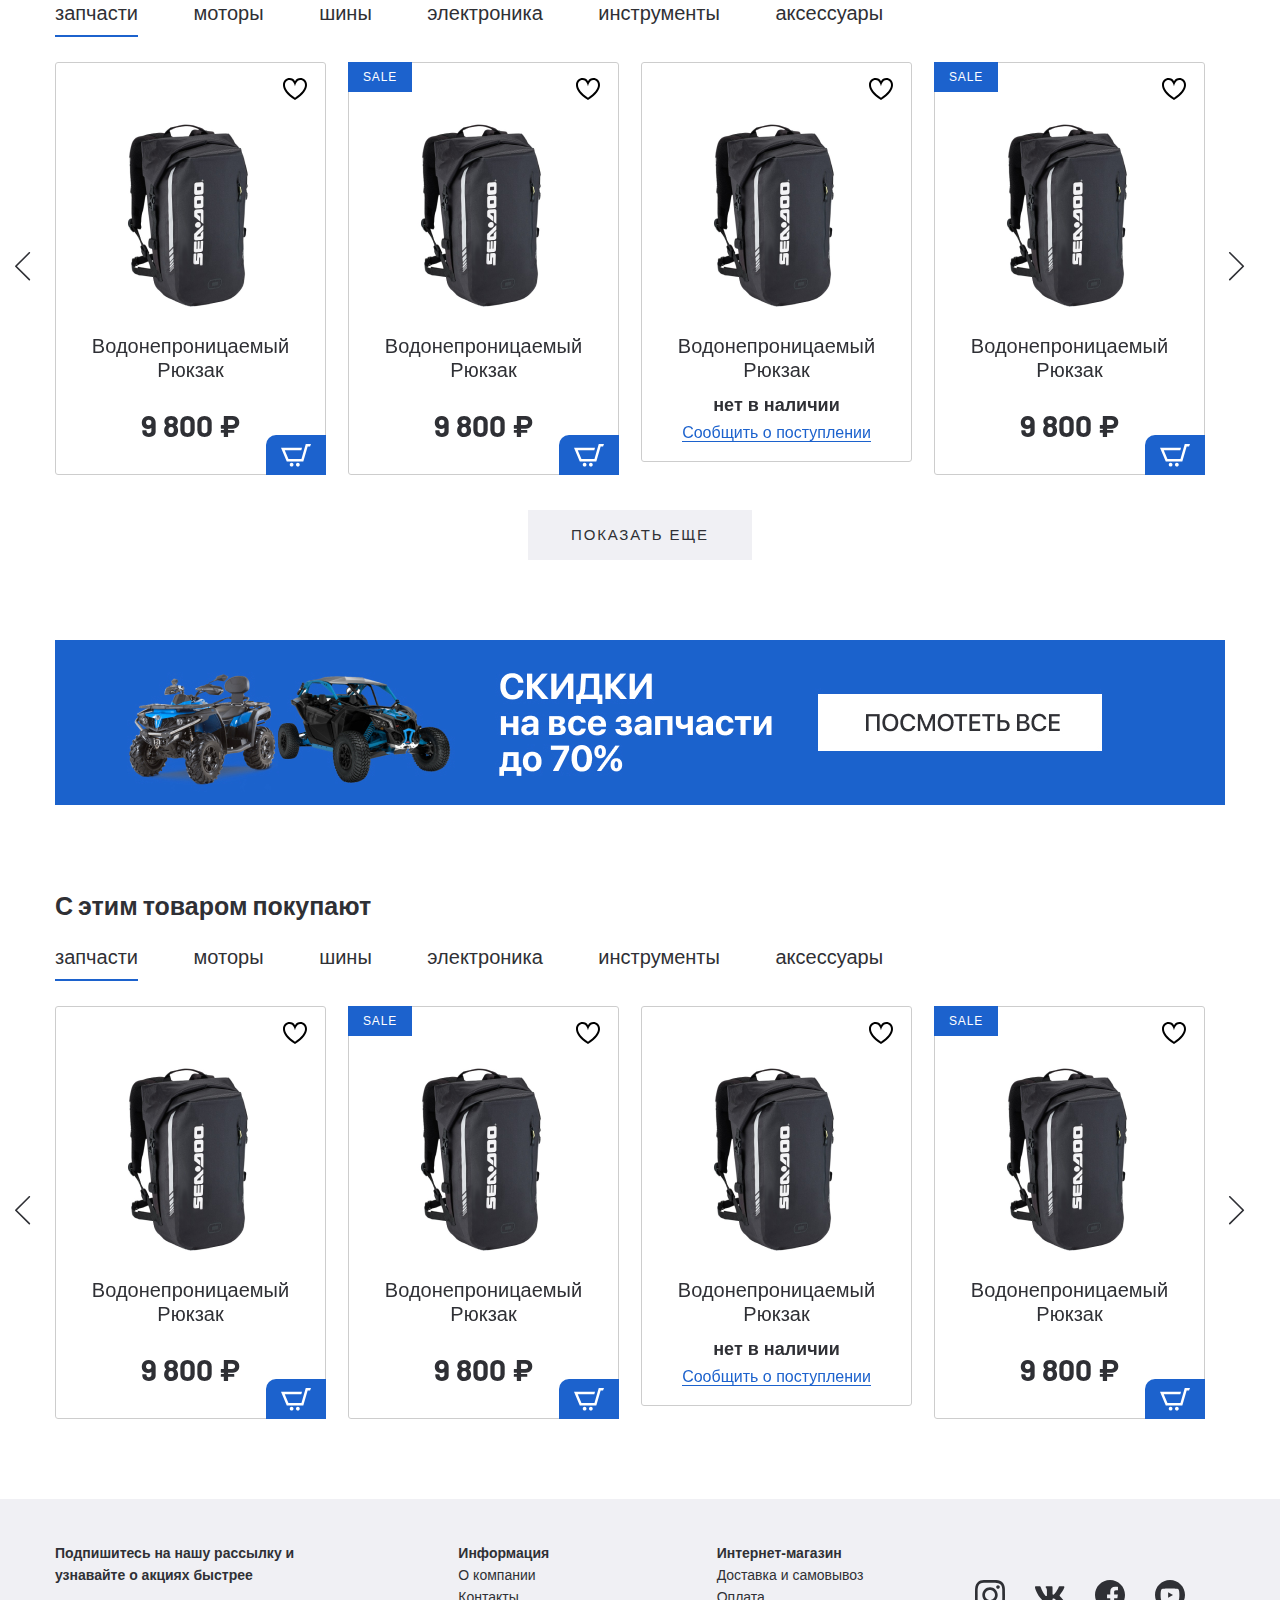
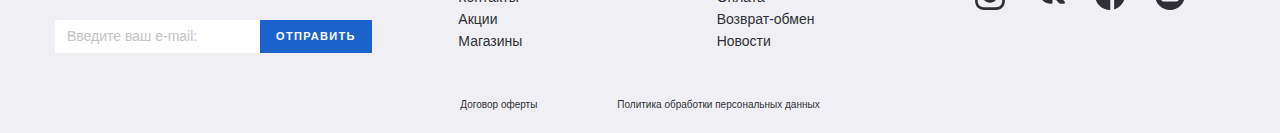
==== commit ad75e240: "Add footer" ====
--- a/index.html
+++ b/index.html
@@ -224,7 +224,7 @@
     </div>
 </section>
 
-<section class="products">
+<section class="products page-section">
     <div class="container">
         <div class="products__inner">
             <h3 class="product__title">
@@ -477,6 +477,327 @@
     </div>
 </section>
 
+<div class="banner">
+    <div class="container">
+        <a class="banner__link" href="#">
+            <img src="images/content/banner.jpg" alt="">
+        </a>
+    </div>
+</div>
+
+<section class="products page-section">
+    <div class="container">
+        <div class="products__inner">
+            <h3 class="product__title">
+                С этим товаром покупают
+            </h3>
+            <div class="tabs-wrapper">
+                <div class="tabs products__tabs">
+                    <a class="tab products__tab tab--active" href="#popular-tab-1">запчасти</a>
+                    <a class="tab products__tab" href="#popular-tab-2">моторы</a>
+                    <a class="tab products__tab" href="#popular-tab-3">шины</a>
+                    <a class="tab products__tab" href="#popular-tab-4">электроника</a>
+                    <a class="tab products__tab" href="#popular-tab-5">инструменты</a>
+                    <a class="tab products__tab" href="#popular-tab-6">аксессуары</a>
+                </div>
+                <div class="tabs-container products-container">
+                    <div class="tabs-content products-content tabs-content--active" id="popular-tab-1">
+                        <div class="product-slider">
+                            <div class="product-slider__item">
+                                <div class="product-item__wrapper">
+                                    <button class="product-item__favorite"></button>
+                                    <button class="product-item__basket">
+                                        <img src="images/basket-white.svg" alt="">
+                                    </button>
+                                    <a class="product-item__notify-link" href="#">
+                                        <span>Сообщить о поступлении</span>
+                                    </a>
+                                    <a class="product-item" href="#">
+                                        <p class="product-item__hover-text">посмотреть товар</p>
+                                        <img class="product-item__img" src="images/content/product-1.png" alt="">
+                                        <h4 class="product-item__title">Водонепроницаемый Рюкзак</h4>
+                                        <p class="price product-item__price">9 800 ₽</p>
+                                        <p class="product-item__notify-text">нет в наличии</p>
+                                    </a>
+                                </div>
+                            </div>
+                            <div class="product-slider__item">
+                                <div class="product-item__wrapper">
+                                    <button class="product-item__favorite"></button>
+                                    <button class="product-item__basket">
+                                        <img src="images/basket-white.svg" alt="">
+                                    </button>
+                                    <a class="product-item__notify-link" href="#">
+                                        <span>Сообщить о поступлении</span>
+                                    </a>
+                                    <a class="product-item product-item--sale" href="#">
+                                        <p class="product-item__hover-text">посмотреть товар</p>
+                                        <img class="product-item__img" src="images/content/product-1.png" alt="">
+                                        <h4 class="product-item__title">Водонепроницаемый Рюкзак</h4>
+                                        <p class="price product-item__price">9 800 ₽</p>
+                                        <p class="product-item__notify-text">нет в наличии</p>
+                                    </a>
+                                </div>
+                            </div>
+                            <div class="product-slider__item">
+                                <div class="product-item__wrapper product-item__not-available">
+                                    <button class="product-item__favorite"></button>
+                                    <button class="product-item__basket">
+                                        <img src="images/basket-white.svg" alt="">
+                                    </button>
+                                    <a class="product-item__notify-link" href="#">
+                                        <span>Сообщить о поступлении</span>
+                                    </a>
+                                    <a class="product-item" href="#">
+                                        <p class="product-item__hover-text">посмотреть товар</p>
+                                        <img class="product-item__img" src="images/content/product-1.png" alt="">
+                                        <h4 class="product-item__title">Водонепроницаемый Рюкзак</h4>
+                                        <p class="price product-item__price">9 800 ₽</p>
+                                        <p class="product-item__notify-text">нет в наличии</p>
+                                    </a>
+                                </div>
+                            </div>
+                            <div class="product-slider__item">
+                                <div class="product-item__wrapper">
+                                    <button class="product-item__favorite"></button>
+                                    <button class="product-item__basket">
+                                        <img src="images/basket-white.svg" alt="">
+                                    </button>
+                                    <a class="product-item__notify-link" href="#">
+                                        <span>Сообщить о поступлении</span>
+                                    </a>
+                                    <a class="product-item product-item--sale" href="#">
+                                        <p class="product-item__hover-text">посмотреть товар</p>
+                                        <img class="product-item__img" src="images/content/product-1.png" alt="">
+                                        <h4 class="product-item__title">Водонепроницаемый Рюкзак</h4>
+                                        <p class="price product-item__price">9 800 ₽</p>
+                                        <p class="product-item__notify-text">нет в наличии</p>
+                                    </a>
+                                </div>
+                            </div>
+                            <div class="product-slider__item">
+                                <div class="product-item__wrapper">
+                                    <button class="product-item__favorite"></button>
+                                    <button class="product-item__basket">
+                                        <img src="images/basket-white.svg" alt="">
+                                    </button>
+                                    <a class="product-item__notify-link" href="#">
+                                        <span>Сообщить о поступлении</span>
+                                    </a>
+                                    <a class="product-item product-item--sale" href="#">
+                                        <p class="product-item__hover-text">посмотреть товар</p>
+                                        <img class="product-item__img" src="images/content/product-1.png" alt="">
+                                        <h4 class="product-item__title">Водонепроницаемый Рюкзак</h4>
+                                        <p class="price product-item__price">9 800 ₽</p>
+                                        <p class="product-item__notify-text">нет в наличии</p>
+                                    </a>
+                                </div>
+                            </div>
+                            <div class="product-slider__item">
+                                <div class="product-item__wrapper product-item__not-available">
+                                    <button class="product-item__favorite"></button>
+                                    <button class="product-item__basket">
+                                        <img src="images/basket-white.svg" alt="">
+                                    </button>
+                                    <a class="product-item__notify-link" href="#">
+                                        <span>Сообщить о поступлении</span>
+                                    </a>
+                                    <a class="product-item product-item--sale" href="#">
+                                        <p class="product-item__hover-text">посмотреть товар</p>
+                                        <img class="product-item__img" src="images/content/product-1.png" alt="">
+                                        <h4 class="product-item__title">Водонепроницаемый Рюкзак</h4>
+                                        <p class="price product-item__price">9 800 ₽</p>
+                                        <p class="product-item__notify-text">нет в наличии</p>
+                                    </a>
+                                </div>
+                            </div>
+                        </div>
+                    </div>
+                    <div class="tabs-content products-content" id="popular-tab-2">
+                        <div class="product-slider">
+                            <div class="product-slider__item">
+                                <div class="product-item__wrapper">
+                                    <button class="product-item__favorite"></button>
+                                    <button class="product-item__basket">
+                                        <img src="images/basket-white.svg" alt="">
+                                    </button>
+                                    <a class="product-item__notify-link" href="#">
+                                        <span>Сообщить о поступлении</span>
+                                    </a>
+                                    <a class="product-item" href="#">
+                                        <p class="product-item__hover-text">посмотреть товар</p>
+                                        <img class="product-item__img" src="images/content/product-1.png" alt="">
+                                        <h4 class="product-item__title">Водонепроницаемый Рюкзак</h4>
+                                        <p class="price product-item__price">9 800 ₽</p>
+                                        <p class="product-item__notify-text">нет в наличии</p>
+                                    </a>
+                                </div>
+                            </div>
+                            <div class="product-slider__item">
+                                <div class="product-item__wrapper">
+                                    <button class="product-item__favorite"></button>
+                                    <button class="product-item__basket">
+                                        <img src="images/basket-white.svg" alt="">
+                                    </button>
+                                    <a class="product-item__notify-link" href="#">
+                                        <span>Сообщить о поступлении</span>
+                                    </a>
+                                    <a class="product-item product-item--sale" href="#">
+                                        <p class="product-item__hover-text">посмотреть товар</p>
+                                        <img class="product-item__img" src="images/content/product-1.png" alt="">
+                                        <h4 class="product-item__title">Водонепроницаемый Рюкзак</h4>
+                                        <p class="price product-item__price">9 800 ₽</p>
+                                        <p class="product-item__notify-text">нет в наличии</p>
+                                    </a>
+                                </div>
+                            </div>
+                            <div class="product-slider__item">
+                                <div class="product-item__wrapper product-item__not-available">
+                                    <button class="product-item__favorite"></button>
+                                    <button class="product-item__basket">
+                                        <img src="images/basket-white.svg" alt="">
+                                    </button>
+                                    <a class="product-item__notify-link" href="#">
+                                        <span>Сообщить о поступлении</span>
+                                    </a>
+                                    <a class="product-item" href="#">
+                                        <p class="product-item__hover-text">посмотреть товар</p>
+                                        <img class="product-item__img" src="images/content/product-1.png" alt="">
+                                        <h4 class="product-item__title">Водонепроницаемый Рюкзак</h4>
+                                        <p class="price product-item__price">9 800 ₽</p>
+                                        <p class="product-item__notify-text">нет в наличии</p>
+                                    </a>
+                                </div>
+                            </div>
+                            <div class="product-slider__item">
+                                <div class="product-item__wrapper">
+                                    <button class="product-item__favorite"></button>
+                                    <button class="product-item__basket">
+                                        <img src="images/basket-white.svg" alt="">
+                                    </button>
+                                    <a class="product-item__notify-link" href="#">
+                                        <span>Сообщить о поступлении</span>
+                                    </a>
+                                    <a class="product-item product-item--sale" href="#">
+                                        <p class="product-item__hover-text">посмотреть товар</p>
+                                        <img class="product-item__img" src="images/content/product-1.png" alt="">
+                                        <h4 class="product-item__title">Водонепроницаемый Рюкзак</h4>
+                                        <p class="price product-item__price">9 800 ₽</p>
+                                        <p class="product-item__notify-text">нет в наличии</p>
+                                    </a>
+                                </div>
+                            </div>
+                            <div class="product-slider__item">
+                                <div class="product-item__wrapper">
+                                    <button class="product-item__favorite"></button>
+                                    <button class="product-item__basket">
+                                        <img src="images/basket-white.svg" alt="">
+                                    </button>
+                                    <a class="product-item__notify-link" href="#">
+                                        <span>Сообщить о поступлении</span>
+                                    </a>
+                                    <a class="product-item product-item--sale" href="#">
+                                        <p class="product-item__hover-text">посмотреть товар</p>
+                                        <img class="product-item__img" src="images/content/product-1.png" alt="">
+                                        <h4 class="product-item__title">Водонепроницаемый Рюкзак</h4>
+                                        <p class="price product-item__price">9 800 ₽</p>
+                                        <p class="product-item__notify-text">нет в наличии</p>
+                                    </a>
+                                </div>
+                            </div>
+                            <div class="product-slider__item">
+                                <div class="product-item__wrapper product-item__not-available">
+                                    <button class="product-item__favorite"></button>
+                                    <button class="product-item__basket">
+                                        <img src="images/basket-white.svg" alt="">
+                                    </button>
+                                    <a class="product-item__notify-link" href="#">
+                                        <span>Сообщить о поступлении</span>
+                                    </a>
+                                    <a class="product-item product-item--sale" href="#">
+                                        <p class="product-item__hover-text">посмотреть товар</p>
+                                        <img class="product-item__img" src="images/content/product-1.png" alt="">
+                                        <h4 class="product-item__title">Водонепроницаемый Рюкзак</h4>
+                                        <p class="price product-item__price">9 800 ₽</p>
+                                        <p class="product-item__notify-text">нет в наличии</p>
+                                    </a>
+                                </div>
+                            </div>
+                        </div>
+                    </div>
+                    <div class="tabs-content products-content" id="popular-tab-3">slider 3</div>
+                    <div class="tabs-content products-content" id="popular-tab-4">slider 4</div>
+                    <div class="tabs-content products-content" id="popular-tab-5">slider 5</div>
+                    <div class="tabs-content products-content" id="popular-tab-6">slider 6</div>
+                </div>
+            </div>
+        </div>
+    </div>
+</section>
+
+<footer class="footer">
+    <div class="container">
+        <div class="footer__top">
+            <div class="footer__top-inner">
+                <div class="footer__top-item footer__top-newsletter">
+                    <h6 class="footer__top-title">Подпишитесь на нашу рассылку и узнавайте о акциях быстрее</h6>
+                    <form class="footer-form">
+                        <input class="footer-form-input" type="text" placeholder="Введите ваш e-mail:">
+                        <button class="footer-form-btn" type="submit">Отправить</button>
+                    </form>
+                </div>
+                <div class="footer__top-item">
+                    <h6 class="footer__top-title">Информация</h6>
+                    <ul class="footer-list">
+                        <li class="footer-list__item"><a href="#">О компании</a></li>
+                        <li class="footer-list__item"><a href="#">Контакты</a></li>
+                        <li class="footer-list__item"><a href="#">Акции</a></li>
+                        <li class="footer-list__item"><a href="#">Магазины</a></li>
+                    </ul>
+                </div>
+                <div class="footer__top-item">
+                    <h6 class="footer__top-title">Интернет-магазин</h6>
+                    <ul class="footer-list">
+                        <li class="footer-list__item"><a href="#">Доставка и самовывоз</a></li>
+                        <li class="footer-list__item"><a href="#">Оплата</a></li>
+                        <li class="footer-list__item"><a href="#">Возврат-обмен</a></li>
+                        <li class="footer-list__item"><a href="#">Новости</a></li>
+                    </ul>
+                </div>
+                <div class="footer__top-item footer__top-social">
+                    <h6 class="footer__top-title"></h6>
+                    <ul class="social-list">
+                        <li class="social-list__item">
+                            <a href="#">
+                                <img src="images/instagram.svg" alt="">
+                            </a>
+                        </li>
+                        <li class="social-list__item">
+                            <a href="#">
+                                <img src="images/vk.svg" alt="">
+                            </a>
+                        </li>
+                        <li class="social-list__item">
+                            <a href="#">
+                                <img src="images/facebook.svg" alt="">
+                            </a>
+                        </li>
+                        <li class="social-list__item">
+                            <a href="#">
+                                <img src="images/youtube.svg" alt="">
+                            </a>
+                        </li>
+                    </ul>
+                </div>
+            </div>
+        </div>
+        <div class="footer__bottom">
+            <a class="footer__bottom-link" href="#">Договор оферты</a>
+            <a class="footer__bottom-link" href="#">Политика обработки персональных данных</a>
+        </div>
+    </div>
+</footer>
+
 <script src="https://ajax.googleapis.com/ajax/libs/jquery/3.4.1/jquery.min.js"></script>
 <script src="js/slick.min.js"></script>
 <script src="js/main.js"></script>
--- a/css/style.css
+++ b/css/style.css
@@ -452,7 +452,7 @@
     padding-bottom: 10px;
 }
 
-.products__tab + .products__tab{
+.products__tab + .products__tab {
     margin-left: 50px;
 }
 
@@ -555,7 +555,7 @@
     transition: all .3s;
 }
 
-.product-item:hover .product-item__hover-text{
+.product-item:hover .product-item__hover-text {
     opacity: 1;
     color: #2F3035;
 }
@@ -578,7 +578,7 @@
     letter-spacing: 0.07em;
 }
 
-.product-item__wrapper.product-item__not-available .product-item__price{
+.product-item__wrapper.product-item__not-available .product-item__price {
     display: none;
 }
 
@@ -594,7 +594,7 @@
     display: block;
 }
 
-.product-item__wrapper.product-item__not-available .product-item__basket{
+.product-item__wrapper.product-item__not-available .product-item__basket {
     display: none;
 }
 
@@ -636,7 +636,7 @@
 
 .product__more {
     text-align: center;
-    margin: 35px 0 80px;
+    margin-top: 35px;
 }
 
 .product__more-link {
@@ -646,4 +646,101 @@
     text-transform: uppercase;
     background: #F0F0F4;
     padding: 16px 43px;
+}
+
+.banner {
+    margin-bottom: 80px;
+}
+
+.footer {
+    background: #F0F0F4;
+}
+
+.footer__top {
+    padding-top: 43px;
+}
+
+.footer__top-inner {
+    display: flex;
+    justify-content: space-between;
+}
+
+.footer__top-item.footer__top-newsletter {
+    width: 295px;
+    margin-right: 50px;
+}
+
+.footer__top-title {
+    font-weight: bold;
+    font-size: 14px;
+    line-height: 22px;
+}
+
+.footer-form {
+    margin-top: 34px;
+    display: flex;
+    justify-content: space-between;
+}
+
+.footer-form-input {
+    background-color: #ffffff;
+    border: none;
+    font-size: 14px;
+    line-height: 17px;
+    padding: 0 12px;
+}
+
+.footer-form-input::placeholder {
+    color: #C4C4C4;
+}
+
+.footer-form-btn {
+    text-transform: uppercase;
+    padding: 10px 16px;
+    border: none;
+    background-color: #1C62CD;
+    color: #ffffff;
+    font-family: 'SFProDisplay-Semibold', sans-serif;
+    font-weight: 600;
+    font-size: 11px;
+    line-height: 13px;
+    letter-spacing: 0.12em;
+    outline: none;
+    cursor: pointer;
+}
+
+
+.footer__top-item {
+    width: 200px;
+}
+
+.footer-list {
+    font-size: 14px;
+    line-height: 22px;
+}
+
+.footer__top-item.footer__top-social {
+    width: 250px;
+}
+
+.social-list {
+    display: flex;
+    align-items: center;
+    height: 100%;
+}
+
+.social-list__item + .social-list__item {
+    margin-left: 30px;
+}
+
+.footer__bottom {
+    padding: 46px 0 22px;
+    display: flex;
+    justify-content: center;
+}
+
+.footer__bottom-link {
+    font-size: 10px;
+    line-height: 12px;
+    margin: 0 40px;
 }